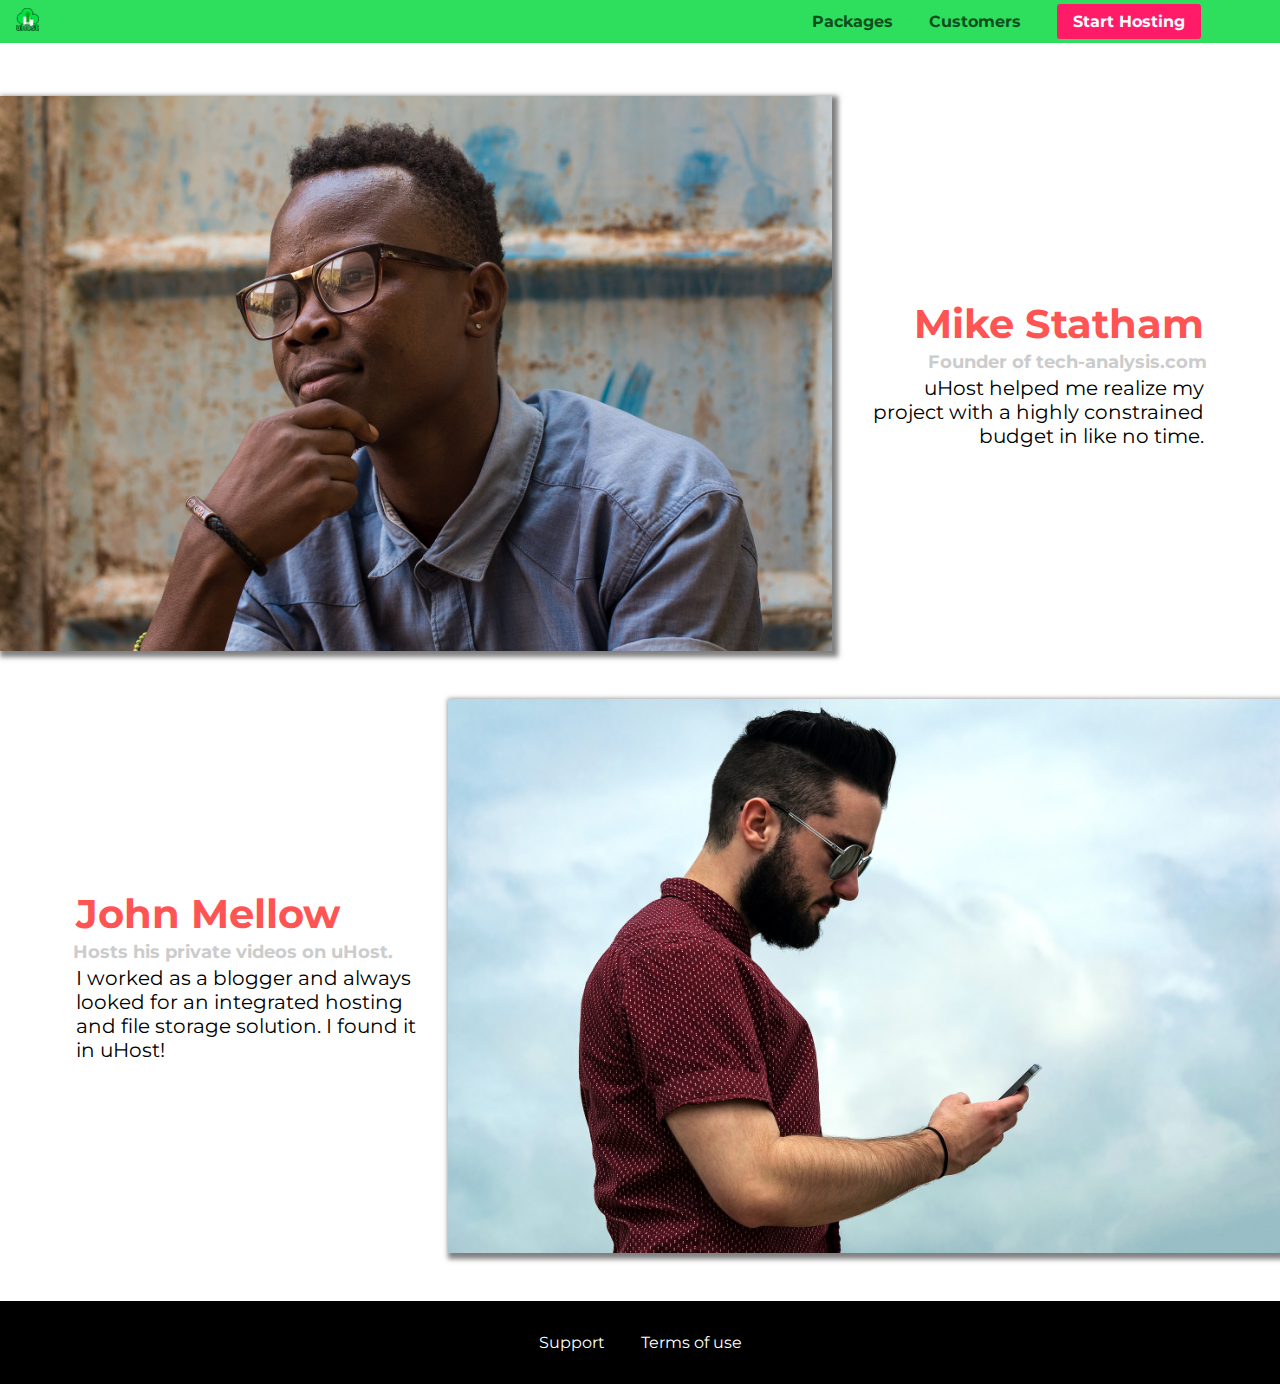
==== customers/index.html @ 8e86bc32 "styling customers images" ====
<!DOCTYPE html>
<html lang="en">

<head>
    <meta charset="UTF-8">
    <meta name="viewport" content="width=device-width, initial-scale=1.0">
    <meta http-equiv="X-UA-Compatible" content="ie=edge">
    <title>uHost Customers</title>
    <link rel="shortcut icon" href="../favicon.png">
    <link href="https://fonts.googleapis.com/css?family=Anton|Montserrat:400,700" rel="stylesheet">
    <link rel="stylesheet" href="../shared.css">
    <link rel="stylesheet" href="customers.css">
</head>

<body>
  <header class="main-header">
    <div>
        <a href="../index.html" class="main-header__brand">
            <img src="../images/uhost-icon.png" alt="uHost - Your favorite hosting company">
        </a>

    </div>
    <nav class="main-nav">
        <ul class="main-nav__items">
            <li class="main-nav__item"><a href="../packages/index.html">Packages</a></li>
            <li class="main-nav__item"><a href="index.html">Customers</a></li>
            <li class="main-nav__item main-nav__item--cta"><a href="../start-hosting/index.html">Start Hosting</a></li>
        </ul>
    </nav>
</header>
    <main>
        <div>
            <div class="testimonial" id="customer-1">
                <div class="testimonial__image-container">
                    <img src="../images/customer-1.jpg" alt="Mike Statham - Customer" class="testimonial__image">
                </div>
                <div class="testimonial__info">
                    <h1 class="testimonial__name">Mike Statham</h1>
                    <h2 class="testimonial__subtitle">Founder of
                        <a href="tech-analysis.com">tech-analysis.com</a>
                    </h2>
                    <p class="testimonial__text">uHost helped me realize my project with a highly constrained budget in like no time.</p>
                </div>
            </div>
            <div class="testimonial" id="customer-2">

                <div class="testimonial__info">
                    <h1 class="testimonial__name">John Mellow</h1>
                    <h2 class="testimonial__subtitle">Hosts his private videos on uHost.
                    </h2>
                    <p class="testimonial__text">I worked as a blogger and always looked for an integrated hosting and file storage solution. I found
                        it in uHost!
                    </p>
                </div>
                <div class="testimonial__image-container">
                    <img src="../images/customer-2.jpg" alt="John Mellow - Customer" class="testimonial__image">
                </div>
            </div>
        </div>
    </main>
    <footer class="main-footer">
      <ul class="main-footer__links">
          <li class="main-footer__link">
              <a href="#">Support</a>
          </li>
          <li class="main-footer__link">
              <a href="#">Terms of use</a>
          </li>
      </ul>
  </footer>
</body>

</html>
---- shared.css ----
* {
  /*
  had box-sizing been defined in body element below,
  box-sizing would not have been taken effect for block
  level elements.
  box-sizing is to set height and width values that includes
  border and padding values.
  */
  box-sizing: border-box;
}

body {
  font-family: 'Montserrat', sans-serif;
  margin: 0;
}

h1 {
  font-family: inherit;
}

header > div {
  display: inline-block;
  vertical-align: middle;
}

.main-header {
  width: 100%;
  padding: 8px 16px;
  background-color: #2ddf5c;
  position: fixed;
  z-index: 1;
  top: 0;
  left: 0;
}

.main-header__brand {
  font-weight: bold;
  font-size: 22px;
  text-decoration: none;
  color: #0e4f1f;
  height: 23px;
  display: inline-block;
}

.main-header__brand img {
  height: 100%;
}

.main-nav {
  display: inline-block;
  text-align: right;
  width: calc(100% - 74px);
  vertical-align: middle;
}

.main-nav__items {
  margin: 0px;
  padding: 0px;
  list-style: none;
}

.main-nav__item {
  display: inline-block;
  margin: 0 16px;
}

.main-nav__item a {
  color: #0e4f1f;
  text-decoration: none;
  font-weight: bold;
  padding: 3px 0;
}

.main-nav__item a:hover, 
.main-nav__item a:active {
  color: white;
  border-bottom: 5px solid white;
}

.main-nav__item--cta a {
  color: white;
  background-color: #ff1b68;
  border-radius: 3px;
  padding: 8px 16px;
}

.main-nav__item--cta a:hover,
.main-nav__item--cta a:active {
  color: #ff1b68;
  background-color: white;
  border: none;
}

.button {
  color: white;
  background: #0e4f1f;
  padding: 8px;
  border-radius: 8px;
  font: inherit;
  border: 1.5px solid #0e4f1f;
  cursor: pointer;
  font-weight: bold;
}

.button:hover,
.button:active {
  background: white;
  color: #0e4f1f;
}

.button:focus {
  outline: none;
}

.main-footer {
  background: black;
  padding: 32px;
  margin-top: 48px;
}

.main-footer__links {
  margin: 0;
  padding: 0;
  list-style: none;
  text-align: center;
}

.main-footer__link {
  display: inline-block;
  margin: 0 16px;
}

.main-footer__link a {
  text-decoration: none;
  color: white;
}

.main-footer__link a:hover,
.main-footer__link a:active {
  color: #ccc;
}
---- customers/customers.css ----
.testimonial {
  font-size: 20px;
  margin: 48px 0;
}

.testimonial__list {
  width: 80%;
  margin: auto;
}

.testimonial:first-of-type {
  margin-top: 96px;
}

.testimonial__image-container {
  width: 65%;
  display: inline-block;
  vertical-align: middle;
  box-shadow: 3px 3px 5px 3px rgba(0, 0, 0, 0.5);
}

.testimonial__image {
  width: 100%;
  vertical-align: top;
}

.testimonial__info {
  text-align: right;
  padding: 14px;
  display: inline-block;
  vertical-align: middle;
  width: 30%;
}

#customer-2.testimonial {
  text-align: right;
}

#customer-2 .testimonial__info {
  text-align: left;
}

.testimonial__name {
  margin: 3px;
  color: #ff5454;
}

.testimonial__subtitle {
  margin: 0;
  font-size: 18px;
  color: #ccc;
}

.testimonial__subtitle a {
  color: inherit;
  text-decoration: none;
}

.testimonial__subtitle a:hover,
.testimonial__subtitle a:active {
  color: #7a7a7a;
}

.testimonial__text {
  margin: 3px;
}
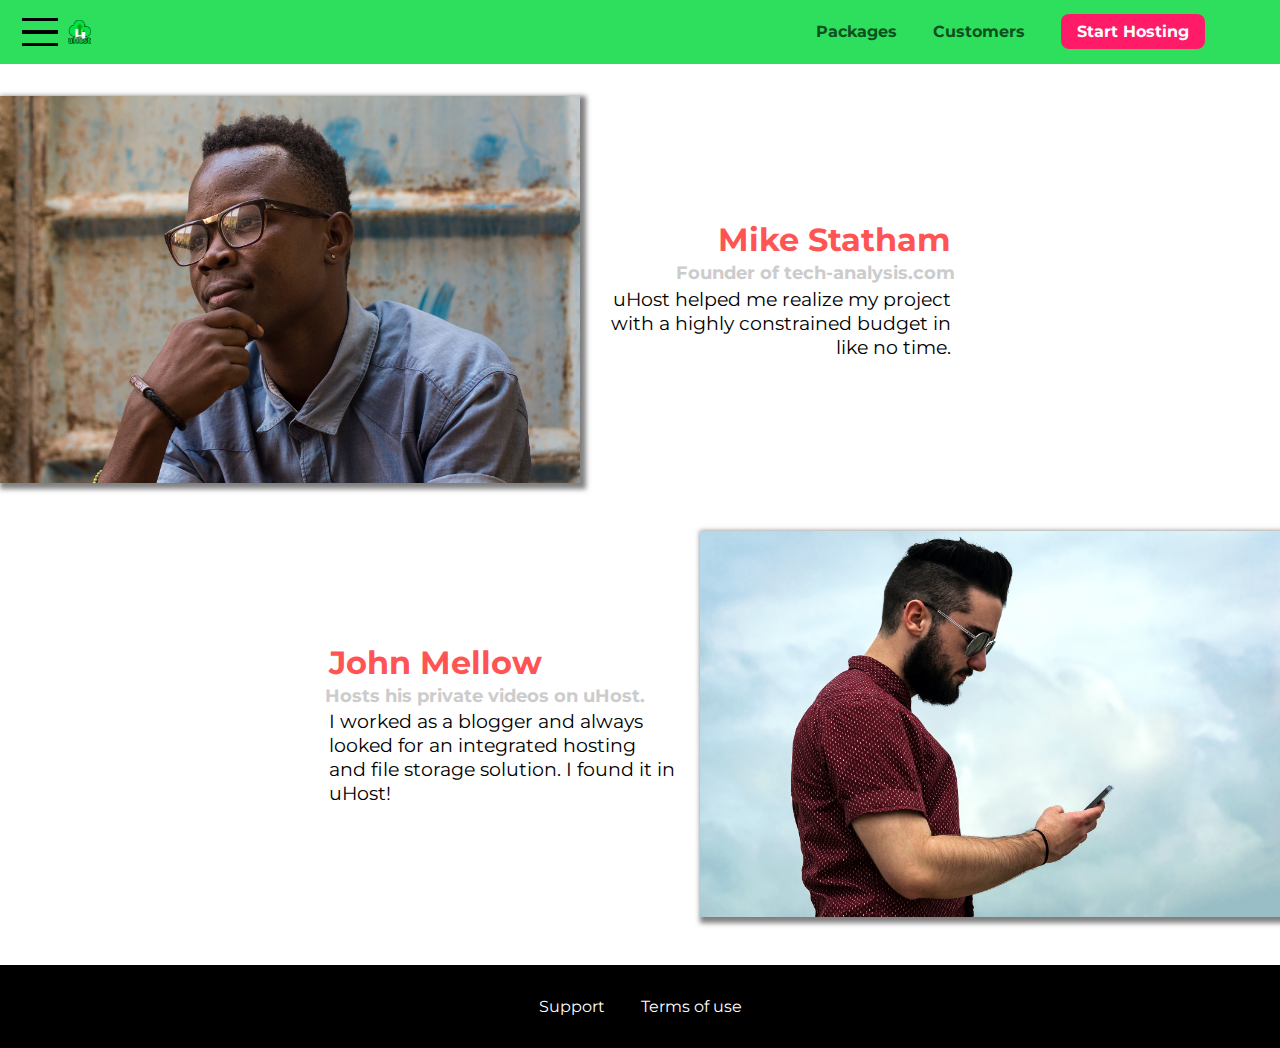
==== commit bceb8cc9: "hamburger icon on all pages" ====
--- a/customers/index.html
+++ b/customers/index.html
@@ -13,8 +13,14 @@
 </head>
 
 <body>
+<div class="backdrop"></div>
   <header class="main-header">
     <div>
+            <button class="toggle-button">
+                    <span class="toggle-button__bar"></span>
+                    <span class="toggle-button__bar"></span>
+                    <span class="toggle-button__bar"></span>
+                </button>    
         <a href="../index.html" class="main-header__brand">
             <img src="../images/uhost-icon.png" alt="uHost - Your favorite hosting company">
         </a>
@@ -28,6 +34,19 @@
         </ul>
     </nav>
 </header>
+<nav class="mobile-nav">
+        <ul class="mobile-nav__items">
+            <li class="mobile-nav__item">
+                <a href="../packages/index.html">Packages</a>
+            </li>
+            <li class="mobile-nav__item">
+                <a href="index.html">Customers</a>
+            </li>
+            <li class="mobile-nav__item mobile-nav__item--cta">
+                <a href="../start-hosting/index.html">Start Hosting</a>
+            </li>
+        </ul>
+    </nav>   
     <main>
         <div>
             <div class="testimonial" id="customer-1">
@@ -68,6 +87,7 @@
           </li>
       </ul>
   </footer>
+  <script src="../shared.js"></script>
 </body>
 
 </html>--- a/shared.css
+++ b/shared.css
@@ -1,105 +1,190 @@
 * {
-  /*
-  had box-sizing been defined in body element below,
-  box-sizing would not have been taken effect for block
-  level elements.
-  box-sizing is to set height and width values that includes
-  border and padding values.
-  */
   box-sizing: border-box;
 }
 
 body {
-  font-family: 'Montserrat', sans-serif;
+  font-family: "Montserrat", sans-serif;
   margin: 0;
 }
 
-h1 {
-  font-family: inherit;
-}
-
-header > div {
-  display: inline-block;
-  vertical-align: middle;
+.backdrop {
+  position: fixed;
+  display: none;
+  top: 0;
+  left: 0;
+  z-index: 100;
+  width: 100vw;
+  height: 100vh;
+  background: rgba(0, 0, 0, 0.5);
 }
 
 .main-header {
   width: 100%;
-  padding: 8px 16px;
-  background-color: #2ddf5c;
   position: fixed;
-  z-index: 1;
   top: 0;
   left: 0;
+  background: #2ddf5c;
+  padding: 0.5rem 1rem;
+  z-index: 1;
+}
+
+.main-header > div {
+  display: inline-block;
+  vertical-align: middle;
+}
+
+.toggle-button {
+  width: 3rem;
+  background: transparent;
+  border: none;
+  cursor: pointer;
+  padding-top: 0;
+  padding-bottom: 0;
+  vertical-align: middle;
+}
+
+.toggle-button:focus {
+  outline: none;
+}
+
+.toggle-button__bar {
+  width: 100%;
+  height: 0.2rem;
+  background: black;
+  display: block;
+  margin: 0.6rem 0;
 }
 
 .main-header__brand {
-  font-weight: bold;
-  font-size: 22px;
-  text-decoration: none;
-  color: #0e4f1f;
-  height: 23px;
-  display: inline-block;
-}
-
-.main-header__brand img {
-  height: 100%;
-}
-
-.main-nav {
-  display: inline-block;
-  text-align: right;
-  width: calc(100% - 74px);
-  vertical-align: middle;
-}
-
-.main-nav__items {
-  margin: 0px;
-  padding: 0px;
-  list-style: none;
-}
-
-.main-nav__item {
-  display: inline-block;
-  margin: 0 16px;
-}
-
-.main-nav__item a {
   color: #0e4f1f;
   text-decoration: none;
   font-weight: bold;
-  padding: 3px 0;
-}
-
-.main-nav__item a:hover, 
+  font-size: 1.5rem;
+  height: 1.5rem;
+  /* width: 20px; */
+  display: inline-block;
+  vertical-align: middle;
+}
+
+.main-header__brand img {
+  height: 100%;
+  /* width: 100%; */
+}
+
+.main-nav {
+  display: inline-block;
+  text-align: right;
+  width: calc(100% - 122px);
+  vertical-align: middle;
+}
+
+.main-nav__items {
+  margin: 0;
+  padding: 0;
+  list-style: none;
+}
+
+.main-nav__item {
+  display: inline-block;
+  margin: 0 1rem;
+}
+
+.main-nav__item a,
+.mobile-nav__item a {
+  text-decoration: none;
+  color: #0e4f1f;
+  font-weight: bold;
+  padding: 0.2rem 0;
+}
+
+.main-nav__item a:hover,
 .main-nav__item a:active {
   color: white;
   border-bottom: 5px solid white;
 }
 
-.main-nav__item--cta a {
-  color: white;
-  background-color: #ff1b68;
-  border-radius: 3px;
-  padding: 8px 16px;
+.main-nav__item--cta a,
+.mobile-nav__item--cta a {
+  color: white;
+  background: #ff1b68;
+  padding: 0.5rem 1rem;
+  border-radius: 8px;
 }
 
 .main-nav__item--cta a:hover,
-.main-nav__item--cta a:active {
+.main-nav__item--cta a:active,
+.mobile-nav__item--cta a:hover,
+.mobile-nav__item--cta a:active {
   color: #ff1b68;
-  background-color: white;
+  background: white;
   border: none;
 }
 
+.main-footer {
+  background: black;
+  padding: 2rem;
+  margin-top: 3rem;
+}
+
+.main-footer__links {
+  list-style: none;
+  margin: 0;
+  padding: 0;
+  text-align: center;
+}
+
+.main-footer__link {
+  display: inline-block;
+  margin: 0 1rem;
+}
+
+.main-footer__link a {
+  color: white;
+  text-decoration: none;
+}
+
+.main-footer__link a:hover,
+.main-footer__link a:active {
+  color: #ccc;
+}
+
+.mobile-nav {
+  display: none;
+  position: fixed;
+  z-index: 101;
+  top: 0;
+  left: 0;
+  background: white;
+  width: 80%;
+  height: 100vh;
+}
+
+.mobile-nav__items {
+  width: 90%;
+  height: 100%;
+  list-style: none;
+  margin: 10% auto;
+  padding: 0;
+  text-align: center;
+}
+
+.mobile-nav__item {
+  margin: 1rem 0;
+}
+
+.mobile-nav__item a {
+  font-size: 1.5rem;
+}
+
 .button {
-  color: white;
   background: #0e4f1f;
-  padding: 8px;
-  border-radius: 8px;
+  color: white;
   font: inherit;
   border: 1.5px solid #0e4f1f;
+  padding: 0.5rem;
+  border-radius: 8px;
+  font-weight: bold;
   cursor: pointer;
-  font-weight: bold;
 }
 
 .button:hover,
@@ -112,30 +197,6 @@
   outline: none;
 }
 
-.main-footer {
-  background: black;
-  padding: 32px;
-  margin-top: 48px;
-}
-
-.main-footer__links {
-  margin: 0;
-  padding: 0;
-  list-style: none;
-  text-align: center;
-}
-
-.main-footer__link {
-  display: inline-block;
-  margin: 0 16px;
-}
-
-.main-footer__link a {
-  text-decoration: none;
-  color: white;
-}
-
-.main-footer__link a:hover,
-.main-footer__link a:active {
-  color: #ccc;
+.open {
+  display: block !important;
 }--- a/customers/customers.css
+++ b/customers/customers.css
@@ -1,5 +1,5 @@
 .testimonial {
-  font-size: 20px;
+  font-size: 1.2rem;
   margin: 48px 0;
 }
 
@@ -9,11 +9,13 @@
 }
 
 .testimonial:first-of-type {
-  margin-top: 96px;
+  margin-top: 6rem;
 }
 
 .testimonial__image-container {
   width: 65%;
+  max-width: 580px;
+  min-width: 350px;
   display: inline-block;
   vertical-align: middle;
   box-shadow: 3px 3px 5px 3px rgba(0, 0, 0, 0.5);
@@ -26,7 +28,7 @@
 
 .testimonial__info {
   text-align: right;
-  padding: 14px;
+  padding: 0.9rem;
   display: inline-block;
   vertical-align: middle;
   width: 30%;
@@ -41,13 +43,14 @@
 }
 
 .testimonial__name {
-  margin: 3px;
+  margin: 0.2rem;
   color: #ff5454;
+  font-size: 2rem;
 }
 
 .testimonial__subtitle {
   margin: 0;
-  font-size: 18px;
+  font-size: 1.1rem;
   color: #ccc;
 }
 
@@ -62,6 +65,6 @@
 }
 
 .testimonial__text {
-  margin: 3px;
+  margin: 0.2rem;
 }
 
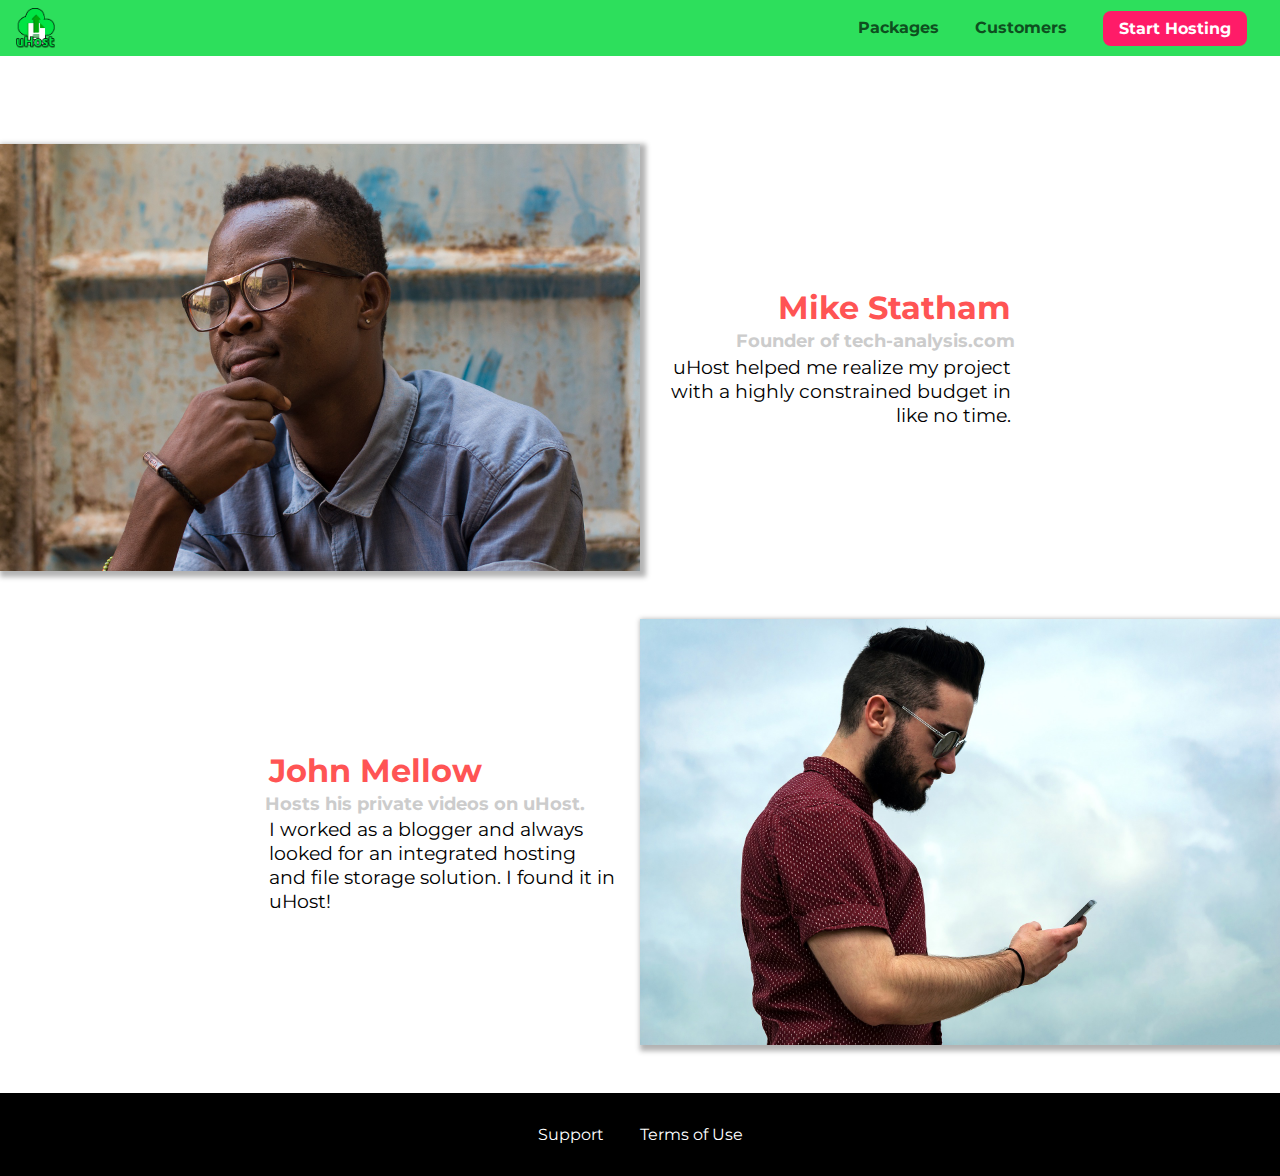
==== commit 766622b5: "copying from training source" ====
--- a/customers/index.html
+++ b/customers/index.html
@@ -13,28 +13,33 @@
 </head>
 
 <body>
-<div class="backdrop"></div>
-  <header class="main-header">
-    <div>
+    <div class="backdrop"></div>
+    <header class="main-header">
+        <div>
             <button class="toggle-button">
-                    <span class="toggle-button__bar"></span>
-                    <span class="toggle-button__bar"></span>
-                    <span class="toggle-button__bar"></span>
-                </button>    
-        <a href="../index.html" class="main-header__brand">
-            <img src="../images/uhost-icon.png" alt="uHost - Your favorite hosting company">
-        </a>
-
-    </div>
-    <nav class="main-nav">
-        <ul class="main-nav__items">
-            <li class="main-nav__item"><a href="../packages/index.html">Packages</a></li>
-            <li class="main-nav__item"><a href="index.html">Customers</a></li>
-            <li class="main-nav__item main-nav__item--cta"><a href="../start-hosting/index.html">Start Hosting</a></li>
-        </ul>
-    </nav>
-</header>
-<nav class="mobile-nav">
+                <span class="toggle-button__bar"></span>
+                <span class="toggle-button__bar"></span>
+                <span class="toggle-button__bar"></span>
+            </button>
+            <a href="../index.html" class="main-header__brand">
+                <img src="../images/uhost-icon.png" alt="uHost - Your favorite hosting company">
+            </a>
+        </div>
+        <nav class="main-nav">
+            <ul class="main-nav__items">
+                <li class="main-nav__item">
+                    <a href="../packages/index.html">Packages</a>
+                </li>
+                <li class="main-nav__item">
+                    <a href="index.html">Customers</a>
+                </li>
+                <li class="main-nav__item main-nav__item--cta">
+                    <a href="start-hosting/index.html">Start Hosting</a>
+                </li>
+            </ul>
+        </nav>
+    </header>
+    <nav class="mobile-nav">
         <ul class="mobile-nav__items">
             <li class="mobile-nav__item">
                 <a href="../packages/index.html">Packages</a>
@@ -46,7 +51,7 @@
                 <a href="../start-hosting/index.html">Start Hosting</a>
             </li>
         </ul>
-    </nav>   
+    </nav>
     <main>
         <div>
             <div class="testimonial" id="customer-1">
@@ -78,16 +83,18 @@
         </div>
     </main>
     <footer class="main-footer">
-      <ul class="main-footer__links">
-          <li class="main-footer__link">
-              <a href="#">Support</a>
-          </li>
-          <li class="main-footer__link">
-              <a href="#">Terms of use</a>
-          </li>
-      </ul>
-  </footer>
-  <script src="../shared.js"></script>
+        <nav>
+            <ul class="main-footer__links">
+                <li class="main-footer__link">
+                    <a href="#">Support</a>
+                </li>
+                <li class="main-footer__link">
+                    <a href="#">Terms of Use</a>
+                </li>
+            </ul>
+        </nav>
+    </footer>
+    <script src="../shared.js"></script>
 </body>
 
 </html>--- a/shared.css
+++ b/shared.css
@@ -5,6 +5,11 @@
 body {
   font-family: "Montserrat", sans-serif;
   margin: 0;
+}
+
+main {
+  min-height: calc(100vh - 3.5rem - 8rem);
+  margin-top: 3.5rem;
 }
 
 .backdrop {
@@ -59,8 +64,7 @@
   color: #0e4f1f;
   text-decoration: none;
   font-weight: bold;
-  font-size: 1.5rem;
-  height: 1.5rem;
+  height: 2.5rem;
   /* width: 20px; */
   display: inline-block;
   vertical-align: middle;
@@ -72,10 +76,7 @@
 }
 
 .main-nav {
-  display: inline-block;
-  text-align: right;
-  width: calc(100% - 122px);
-  vertical-align: middle;
+  display: none;
 }
 
 .main-nav__items {
@@ -120,6 +121,19 @@
   border: none;
 }
 
+@media (min-width: 40rem) {
+  .toggle-button {
+    display: none;
+  }
+
+  .main-nav {
+    display: inline-block;
+    text-align: right;
+    width: calc(100% - 44px);
+    vertical-align: middle;
+  }
+}
+
 .main-footer {
   background: black;
   padding: 2rem;
@@ -134,8 +148,8 @@
 }
 
 .main-footer__link {
-  display: inline-block;
-  margin: 0 1rem;
+  display: block;
+  margin: 1rem 0;
 }
 
 .main-footer__link a {
@@ -198,5 +212,12 @@
 }
 
 .open {
-  display: block !important;
-}+    display: block !important;
+}
+
+@media (min-width: 40rem) {
+  .main-footer__link {
+    display: inline-block;
+    margin: 0 1rem;
+  }
+}
--- a/customers/customers.css
+++ b/customers/customers.css
@@ -1,70 +1,84 @@
-.testimonial {
-  font-size: 1.2rem;
-  margin: 48px 0;
+main {
+  padding-top: 2.5rem;
 }
 
-.testimonial__list {
-  width: 80%;
-  margin: auto;
-}
+.testimonial {
+    font-size: 1.2rem;
+  }
+  
+  /*.testimonial__list {
+    width: 80%;
+    margin: auto;
+  }*/
 
-.testimonial:first-of-type {
-  margin-top: 6rem;
-}
+  .testimonial__image-container {
+    width: 100%;
+    max-width: 40rem;
+    box-shadow: 3px 3px 5px 3px rgba(0,0,0,0.3);
+  }
 
-.testimonial__image-container {
-  width: 65%;
-  max-width: 580px;
-  min-width: 350px;
-  display: inline-block;
-  vertical-align: middle;
-  box-shadow: 3px 3px 5px 3px rgba(0, 0, 0, 0.5);
-}
+  .testimonial__image {
+    width: 100%;
+    vertical-align: top;
+  }
+  
+  .testimonial__info {
+    text-align: right;
+    padding: 0.9rem;
+  }
+  
+  #customer-2.testimonial {
+    text-align: right;
+  }
+  
+  #customer-2 .testimonial__info {
+    text-align: left;
+  }
+  
+  .testimonial__name {
+    margin: 0.2rem;
+    color: #ff5454;
+    font-size: 2rem;
+  }
+  
+  .testimonial__subtitle {
+    margin: 0;
+    font-size: 1.1rem;
+    color: #ccc;
+  }
+  
+  .testimonial__subtitle a {
+    color: inherit;
+    text-decoration: none;
+  }
+  
+  .testimonial__subtitle a:hover,
+  .testimonial__subtitle a:active {
+    color: #7a7a7a;
+  }
 
-.testimonial__image {
-  width: 100%;
-  vertical-align: top;
-}
+  .testimonial__text {
+    margin: 0.2rem;
+  }
 
-.testimonial__info {
-  text-align: right;
-  padding: 0.9rem;
-  display: inline-block;
-  vertical-align: middle;
-  width: 30%;
-}
+  @media (min-width: 40rem) {
+    .testimonial {
+      margin: 3rem auto;
+      max-width: 1500px;
+    }
 
-#customer-2.testimonial {
-  text-align: right;
-}
+    .testimonial__image-container {
+      display: inline-block;
+      vertical-align: middle;
+      width: 66%;
+    }
 
-#customer-2 .testimonial__info {
-  text-align: left;
-}
-
-.testimonial__name {
-  margin: 0.2rem;
-  color: #ff5454;
-  font-size: 2rem;
-}
-
-.testimonial__subtitle {
-  margin: 0;
-  font-size: 1.1rem;
-  color: #ccc;
-}
-
-.testimonial__subtitle a {
-  color: inherit;
-  text-decoration: none;
-}
-
-.testimonial__subtitle a:hover,
-.testimonial__subtitle a:active {
-  color: #7a7a7a;
-}
-
-.testimonial__text {
-  margin: 0.2rem;
-}
-
+    .testimonial__info {
+      display: inline-block;
+      vertical-align: middle;
+      width: 30%;
+    }
+    
+  }
+  
+  